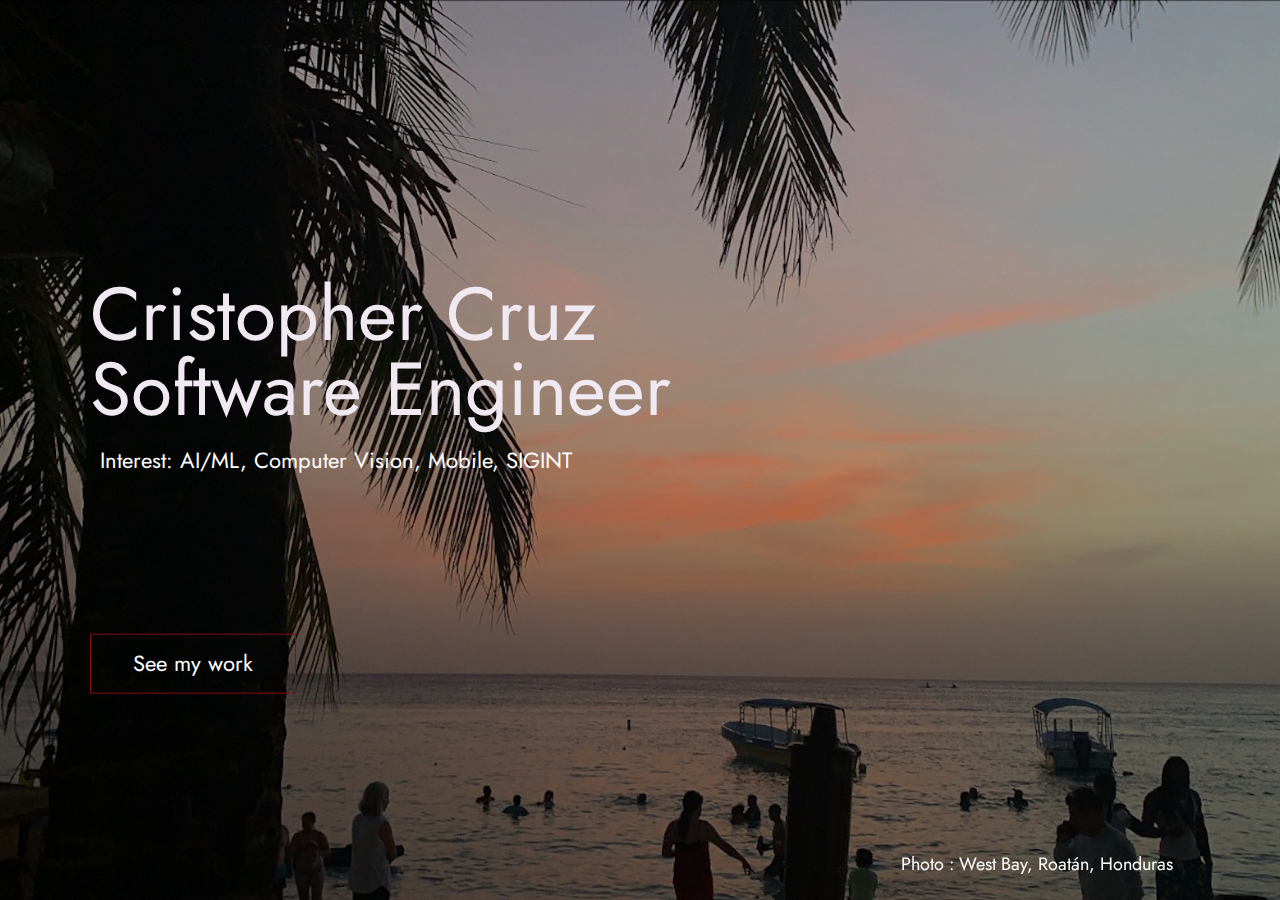
==== index.html @ 73cdcd10 "Remove scroll snap behavior and magnifier on mobile devices" ====
<!DOCTYPE html>
<html lang="en">
<head>
  <meta charset="UTF-8" />
  <meta name="viewport" content="width=device-width, initial-scale=1.0" />
  <link rel="shortcut icon" type="image/png" href="./images/favicon.png" />

  <!-- ***** Site Title  ***** -->
  <title>
    Cristopher Cruz | Software Engineer
  </title>

  <!-- ***** Meta Data  ***** -->
  <meta name="description" content="Portfolio">
  <meta name="keywords" content="Cristopher Cruz, Software Engineer, Programming, Portfolio" />
  <link rel="stylesheet" href="index.css" />
  <link rel="stylesheet" href="./styles/home.css" />
</head>

<body>
  <div id="loader"></div>

<!-- ************************** Header ************************** -->
  <header class="header" role="banner" id="top">
    
    <!-- <div class="row">
      <nav class="nav" role="navigation">
        <ul class="nav__items">
          <li class="nav__item"><a href="index.html" class="nav__link">Home</a></li>
          <li class="nav__item"><a href="./pages/skills.html" class="nav__link">Skills</a></li>
          <li class="nav__item"><a href="./pages/projects.html" class="nav__link">Projects</a></li>
          <li class="nav__item"><a href="./pages/about.html" class="nav__link">About</a></li>
          <li class="nav__item"><a href="./pages/contact.html" class="nav__link">Contact</a></li>

        </ul>
      </nav>
    </div> -->


  <!-- ****** Header__Text-box ****** -->
    <div class="header__text-box row">
      <div class="header__text">

      <!-- ****** Heading ****** -->
        <h0 class="heading-primary">
          <span>Cristopher Cruz</span>
            <br />
          <span>Software Engineer </span>
        </h0>
        <p>Interest: AI/ML, Computer Vision, Mobile, SIGINT</p>

        <!-- <p> B.S Computer Science </p> -->

         <!-- ****** Buttons ****** -->
         <div class="See-my-work">
          <a href="./pages/projects.html"  class="btn btn--contact">See my work</a>
        </div>


       
    </div>

    </div>
    <div class="image-description">
      <p>
        Photo : West Bay, Roatán, Honduras
      </p>

    </div>
  </header>

  <script>
    window.addEventListener("load", function() {
      const loader = document.getElementById("loader");
      loader.style.display = "none";
    });
    </script>
    
</body>

</html>
---- index.css ----
/* --------------------------------------- */
/* ----- Basic Setup ----- */
/* --------------------------------------- */

@font-face {
    font-family: 'Hk Grotesk';
    font-style: normal;
    font-weight: 400;
    src: url('./fonts/HKGrotesk-Regular.woff') format('woff');
}

@font-face {
    font-family: 'Jost';
    font-style: normal;
    font-weight: 400;
    src: url('./fonts/Jost-Regular.ttf') format('woff');
}

* {
    margin: 0;
    padding: 0;
    box-sizing: inherit;
}

li {
    color: black;
}
.dark-mode li {
    color: white;
}

:root {
    --background-color-dark: #000000;
    /* --background-color-dark: #292c35; */
    /* --background-color-dark: #202122; */
    /* --background-color-dark: #202124; */
    --title-page-color-dark: #f0f0f0;
    --other-title-color-dark: #c4c4c4;
    --simple-content-color: #515151;

    --font-size-small: 1.8rem;
    --font-size-normal: 2.2rem;
    --font-size-medium: 2.8rem;
    --font-size-medium-1: 3.2rem;
    --font-size-medium-2: 3.8rem;
    --font-size-large: 5.5rem;
    --font-size-huge: 7.5rem;
    --font-stack: 'Hk Grotesk', sans-serif;

    --line-height-normal: 1.7;
    --line-height-small: 1.2;

    --black: #000;
    --pink: #ff3258;
    --white: #f0e9f2;
    --white-1: #e5e5e6da;


    --container-max-width: 1180px;
    --container-max-width2: 1320px;
    --container-normal-width: 800px;
    --container-medium-width: 700px; 
    --container-small-width: 500px;

    --gutter-huge-2: 12.0rem;
    --gutter-huge: 10rem;
    --gutter-medium-1: 5.0rem;
    --gutter-medium: 4.5rem;
    --gutter-normal: 3rem;
    --gutter-small-2: 2.5rem;
    --gutter-small-1: 1.8rem;
    --gutter-small: 1rem;
    --gutter-small-0: 0.5rem;

    --border-light: 1px solid rgb(36, 35, 35);
}

html {
    font-size: 62.5%; /* (16/10)*100 = 62.5% => 1rem = 10px */
    box-sizing: border-box;
    scroll-behavior: smooth;
}

@media(max-width: 1000px) {
    html {
        font-size: 52%;
    }
}


body {
    font-size: var(--font-size-normal);
    font-family: var(--font-stack);
    font-weight: 400;
    line-height: var(--line-height-normal);
    overflow-x: hidden;
}



.container {
    scroll-snap-type: y mandatory;
}

section {
    scroll-snap-align: start;
}

section.area2 {
    padding: var(--gutter-small-1) 0;
    border-top: var(--border-light);
    /* border-bottom: var(--border-light); */
}

.container {
  overflow: auto;
  height: 100vh;
}

.area {
    /* scroll-snap-align: start; */
}

.area {
  height: auto;
}



#work{
    /* padding: var(--gutter-normal) 0; */
    /* border-bottom: var(--border-light); */
}




.ui-fluid-card
{
    margin: 3vh 20px 2vh; 
    background-color: none; 
    border: 1px solid white; 
    border-radius: 6px; 
    padding-bottom: 2vh;

}



/*  ************************** Light/Dark Switcher **************************  */


@import url("https://fonts.googleapis.com/css2?family=Montserrat&display=swap");
* {box-sizing: border-box;}


.checkbox {
    position: relative;
    display: inline-flex;
    align-items: center; 
    justify-content: center;
    width: 60px;
    height: 30px;
  }
  

  .checkbox input {
    opacity: 0;
    width: 0;
    height: 0;
  }
  

  .slider {
    position: absolute;
    cursor: pointer;
    top: 50%;
    left: 0;
    right: 0;
    bottom: 0;
    background-color: #ccc;
  }
  
  .slider:before {
    position: absolute;
    content: "";
    height: 72px;
    width: 60px;
    top: 0;
    left: -15px;
    bottom: 4px;
    margin: auto;
    background: url('../images/suncloud.svg');
    
    background-repeat: no-repeat;
    background-position: center;
  }
  
  input:checked + .slider {
    background-color: #821111;
  }
  
  input:focus + .slider {
    box-shadow: 0 0 1px #821111;
  }
  
  input:checked + .slider:before {
    -webkit-transform: translateX(24px);
    -ms-transform: translateX(24px);
    transform: translateX(24px);
    top: 0;
    left: 0px;
    bottom: 4px;
    height: 52px;
    width: 52px;
    background: url('../images/moon.png');
    background-repeat: no-repeat;
    background-position: center;
  }
  
  .slider.round {
    border-radius: 34px;
  }
  
  .slider.round:before {
      border: none; /* removes the border */
      border-radius: 50%;

  }
  



/*  ************************** Dark Mode Changes **************************  */


.dark-mode {
    background-color: var(--background-color-dark);
  }
  
  
  .dark-mode main a {
    color: var(--other-title-color-dark);
  }

  .dark-mode main li a {
    /* color: var(--other-title-color-dark); */
    color: #821111;

  }
  
  main p a,
  .dark-mode main p a,
  .dark-mode main .work__list li a {
    color: #821111;
    font-weight: bold;
  }
  
main .work__list li a {
    color: #821111;
    font-weight: bold;
  }
  

  .dark-mode .settings__code2,
  .dark-mode .work__code2 {
    filter: invert(100%);
  }
  

  .dark-mode header h1 {
    /* color: var(--title-page-color-dark); */
    color:rgb(0, 0, 0)
  }
  
  .dark-mode p {
    color: var(--title-page-color-dark);
  
  }
  
.dark-mode h2,
.dark-mode h3,
.dark-mode h4,
.dark-mode h5,
.dark-mode h7 {
    color: white;
}

  
  .dark-mode nav a {
    color: white;
  }
  
  .dark-mode .other-title {
    color: var(--other-title-color-dark);
  }
  
  
  .dark-mode .simple-content {
    color: var(--simple-content-color);
  }

  .dark-mode h2::after
  {
      background: #821111;
  }
  
  
  .dark-mode .work__text h4,
  .dark-mode .work__text li,
  .dark-mode .coursework__text h4,
  .dark-mode .coursework__text li,
  .dark-mode .row-mid h5,
  .dark-mode .link__text,
  .dark-mode .back-to-0,
  .dark-mode .nav__link2
  {
      color: white;
  }
  
  .dark-mode .header__text p,
  .dark-mode .See-my-work .btn--contact
  {
      color: white;
  }
  
  .dark-mode .all-projects .btn--projects,
  .dark-mode .all-projects p,
  .dark-mode .all-projects h4
  
  {
      color: white;
  }
  



/*  ************************** row **************************  */


.row, .row-2 {
    max-width: var(--container-max-width);
    margin: 0 auto 0;
}

.row-mid {
    max-width: var(--container-max-width2);
    margin: 0 auto;
    display: block;
    align-items: center;
    text-align: center;
}


@media(max-width: 1500px) {
    .row, .row-2 {
        max-width: 1100px;
    }
}
@media(max-width: 1340px) {
    .row, .row-2 {
        max-width: 1100px;
    }
}

@media(max-width: 1240px) {
    .row, .row-2 {
        padding: 0 var(--gutter-huge-2);
    }
}

@media(max-width: 600px) {
    .row {
        padding: 0 var(--gutter-normal);
    }
}


img {
    object-fit: contain;
    max-width: 100%;
}

@media screen and (max-width : 800px) {
    img {
        object-fit: contain;
        max-width: 90%;
    }

}



/* --------------------------------------- */
/* ----- Headlines and Paragraphs ----- */
/* --------------------------------------- */


h0 {

    font-family: 'Jost', sans-serif;
    font-weight: 400;
    line-height: var(--line-height-small);
    color: var(--white);

}

h1,
h2,
h3, 
h4,
h5{
    font-family: 'Jost', sans-serif;
    font-weight: 400;
    line-height: var(--line-height-small);
    color: black;
}


h6 {

    display: block;
    font-size: 1.3em;
    margin-block-start: 1em;
    margin-block-end: 1em;
    margin-inline-start: 0px;
    margin-inline-end: 0px;
    font-weight: bold;
    margin: 0;
    padding: 0;
    box-sizing: border-box;
    text-align: center;
    
    } 

.heading-primary {
    line-height: 1;
    font-size: var(--font-size-huge);
    font-weight: 400;
}

/* @media(max-width: 900px) {
    .heading-primary {
        font-size: 6.5rem;
    }
} */

h2 {
    font-size: var(--font-size-large);
    /* margin-top: var(--gutter-small-1); */
    /* display: flex; */
    justify-content: space-between;
}


/*------ End of Toggle switch ------*/


h5 {
    font-size: var(--font-size-large);
    /* margin-top: var(--gutter-small-1); */
}


h2::after {
    content: '';
    display: block;
    height: 2px;
    width: 10rem;
    background: #821111;
    margin: var(--gutter-small) 0;
}

h3 {
    font-size: var(--font-size-medium-1);
    margin-top: var(--gutter-medium);
    margin-bottom: var(--gutter-small);
}

h7 {
    font-size: var(--font-size-medium-2);
    margin-top: var(--gutter-medium);
    margin-bottom: var(--gutter-small);
}


h4 {
    font-size: var(--font-size-normal);
    margin-bottom: var(--gutter-small);
}



@media(max-width: 500px) {
    .heading-primary {
        /* font-size: var(--font-size-large); */
        font-size: 4rem;
    }

    h2, h5 {
        font-size: var(--font-size-medium-1);
    }

    h3 {
        font-size: var(--font-size-medium);
    }

    .header {
        text-align: center;
    }
}

p {
    margin: var(--gutter-small-1) 0;
    /* color : #821111; */

}

/* b {
    color : #821111;
} */

/* @media(max-width: 900px) {
    p { 
        max-width: var(--container-small-width);
    }
} */

/* --------------------------------------- */
/* ----- Buttons and Links ----- */
/* --------------------------------------- */

a {
    color: white;
    font-weight: 400;
    font-family: 'Jost', sans-serif;
    transition: all .2s;
    outline: 2px solid transparent;
}
.dark-mode a {
    color: var(--white);
    font-weight: 400;
    font-family: 'Jost', sans-serif;
    transition: all .2s;
    outline: 2px solid transparent;
}



::-moz-focus-inner {
    border: 0;
}

button:focus,
a:focus {
    outline: 2px solid #821111;
}


body:not(.user-is-tabbing) button:focus,
body:not(.user-is-tabbing) a:focus{
    outline: none;
}

.link:hover {
    color: #821111;
}

.See-my-work {
    position: relative;
    top: 70px;
    /* transform: translateY(100%); */
    display: flex;
    justify-content: space-between;
    /* padding-top: 250px; */
}


/* ----- contact / see my work buttons/ link/demo button ----- */
.See-my-work .btn:focus,
.all-projects .btn:focus,
.demo--btn:focus{
    outline: none;
    color:#821111;
}

.See-my-work .btn--arrow:hover{
    outline: none;
    color:#821111;
}


.See-my-work .btn--contact,
.See-my-work .btn--contact:focus
{
    outline: none;
    color: white;
}

.demo--btn,
.demo--btn:focus {
    outline: none;
    color: black;
}
.demo--btn:hover::after
 {
    outline: none;
    color:#821111;
}



body:not(.user-is-tabbing) button:focus,
body:not(.user-is-tabbing) a:focus {
    outline: none;
}
/* ----- *** ----- */


/* ----- Hover ----- */
.See-my-work .btn:hover::after,
.all-projects .btn:hover::after
 {
    outline: none;
    color:#821111;
}
.See-my-work .btn--contact:hover::after,
.all-projects .btn--projects:hover::after
 {
    outline: none;
    color:#821111;
}

.See-my-work .btn--arrow:hover::after {
    outline: none;
    color:#821111;
}
/* ----- ********* ----- */


/* ----- .btn--arrow ----- */

.See-my-work .btn--arrow
{
    border: none;
    outline: none;
    color : white;
    background-size: 30px;
    background-repeat: no-repeat;
    background-position: 100% 35%;
    font-size: 25px;
    margin-left: 700px;
    border: none;
    line-height: 1;
}
.See-my-work .btn--arrow svg {
    border: none;
    outline: none;
    width: 30px;
    line-height: 1;
    margin-left: 15px;
    animation: updown2 3s infinite;
}


.See-my-work .btn--arrow:hover::after,
.See-my-work .btn--arrow:focus::after
{
    right: 0;
    color : black;
    background:transparent;
}

.See-my-work .link:hover::after {

    color: black;
}

@keyframes updown2 {
    0%   { transform: translateY(5px); }
    30%  { transform: translateY(-30px); }
    50%  { transform: translateY(5px); }
    100% { transform: translateY(5px); }
  }



.btn {
    position: relative;
    display: inline-block;
    padding: 1rem 4.2rem;
    text-decoration: none;
    color: inherit;
    border: 1px solid  #821111;
    font-weight: 400;
}

.btn:focus {
    outline: none;
}

.btn::after {
    content: '';
    display: block;
    position: absolute;
    top: 0;
    left: 0;
    right: 100%;
    background: var(--white);
    height: 100%;
    z-index: -1;
}

.btn:hover::after,
.btn:focus::after {
    right: 0;
    background: #821111;
}



.btn--pink {
    background: transparent;
    transition: all 0.2s;
}

.btn--pink::after {
    display: none;
}

.btn--pink:hover,
.btn--pink:focus {
    background: #821111;
}

.link__text {
    position: relative;
    display: inline-block;
    padding: .6rem;
    color: black;
    text-decoration: none;
    border-bottom: 1px solid #821111;
}

.link__text::after {
    content: '';
    display: block;
    position: absolute;
    top: 0;
    left: 0;
    right: 100%;
    background: var(--white);
    height: 100%;
    z-index: -1;
    transition: all 0.2s cubic-bezier(1, 0.68, 0.16, 0.9);
}

.link__text:focus {
    outline: none;
}

.link__text:hover::after,
.link__text:focus:after {
    right: 0;
    background: #821111;
}

.link__text span {
    padding-left: 1rem;
    font-family: sans-serif;
}

/* ----- Back to Top ----- */

.scroll-up {
    position: fixed;
    bottom: 50%;
    right: 4rem;
    display: flex;
    justify-content: center;
    align-items: center;
    height: 4.5rem;
    width: 4.5rem;
    background-color: #821111;
    border-radius: 50%;
    z-index: 10;
    visibility: hidden;
    transition: all .4s;
    cursor: pointer;
}



.scroll-up__image {
    height: 70%;
}

@media(max-width: 900px) {
    .scroll-up {
        right: 2rem;
    }
}

@media(max-width: 500px) {
    .scroll-up {
        right: 1rem;
    }
}

/* ----- Scroll down ----- */


.scroll-down {
    position: fixed;
    bottom: 42%;
    right: 4rem;
    display: flex;
    justify-content: center;
    align-items: center;
    height: 4.5rem;
    width: 4.5rem;
    background-color: #821111;
    border-radius: 50%;
    z-index: 10;
    visibility: hidden;
    transition: all .4s;
    cursor:pointer;
}

.scroll-down_image {
    height: 70%;
    transform: rotate(180deg);
}

/* @media(max-width: 900px) {
    .scroll-down {
        right: 2rem;
    }
}

@media(max-width: 500px) {
    .scroll-down {
        right: 1rem;
    }
} */



/* ----- Back to 0 ----- */

.btn .back-to-0:focus {
    outline: none;
    color:#821111;
}
.back-to-0:hover,
.dark-mode .back-to-0:hover
{
    outline: none;
    color:#821111;
}
.back-to-0:focus {
    outline: none;
    color:#821111;
}




.back-to-0 {
    border: none;
    outline: none;
    position: fixed;
    color : black;
    background-repeat: no-repeat;
    text-decoration: none;
    bottom: 50%;
    right: 4rem;
    height: 4.5rem;
    width: 20rem;
    visibility: hidden;
    cursor: pointer;
}

.dark-mode .back-to-0 {
    border: none;
    outline: none;
    position: fixed;
    color : white;
    background-repeat: no-repeat;
    text-decoration: none;
    bottom: 50%;
    right: 4rem;
    height: 4.5rem;
    width: 20rem;
    visibility: hidden;
    cursor: pointer;
}



.back-to-0 svg {
    border: none;
    outline: none;
    width: 30px;
    line-height: 1;
    margin-left: 100px;
    animation: updown 3s infinite;
}


.back-to-0:hover::after,
.back-to-0:focus::after
{
    right: 0;
    color : black;
    background:transparent;
}

@keyframes updown {
    0%   { transform: translateY(-30px); }
    30%  { transform: translateY(-70px); }
    50%  { transform: translateY(-30px); }
    100% { transform: translateY(-30px); }
  }



/* --------------------------------------- */
/* ----- Navigation ----- */
/* --------------------------------------- */

.nav {
    display: flex;
    justify-content: flex-end;
    /* padding: var(--gutter-normal) 0; */
}


.nav__items {
    display: flex;
    list-style: none;
}

.nav__item:not(:last-child) {
    margin-right: var(--gutter-medium);
}


@media(max-width: 1300px) {
    .nav {
        justify-content: left;
        
    }
}

@media(max-width: 400px) {
    .nav__item:not(:last-child) {
        margin-right: var(--gutter-normal);
    }
}

@media(max-width: 300px) {
    .nav {
        font-size: var(--font-size-small);
    }
}

li a:is(:link, :active, :visited).active {
    color:#821111;
    background-color: transparent;

}

.dark-mode li a:is(:link, :active, :visited).active {
    color:#821111;
    background-color: transparent;
}

a:is(:link, :active, :visited).active {
    color:#821111;
}

.nav__link {
    position: relative;
    display: inline-block;
    padding: 1rem 0;
    text-decoration: none;
    color: white;
    transition: all .2s;
}
.nav__link2 {
    position: relative;
    display: inline-block;
    padding: 1rem 0;
    text-decoration: none;
    color: black;
    transition: all .2s;
}

.nav__link::after,
.nav__link2::after {
    content: '';
    position: absolute;
    bottom: 0;
    left: 0;
    right: 100%;
    display: inline-block;
    height: 1rem;
    background: var(--white);
    transition: all 0.25s cubic-bezier(1, 0.68, 0.16, 0.9);
}

/* .nav__link:active, */
.nav__link:hover,
.nav__link2:hover {
    color: #821111;
}

.nav__link:hover::after,
.nav__link2:hover::after
 {
    right: 0;
    height: 2px;
    background: #821111;
}

/* --------------------------------------- */
/* ----- Header ----- */
/* --------------------------------------- */

.header {
    background: linear-gradient(rgba(0,0,0, .1), rgba(0,0,0, .4)), 
        url('./images/header.jpg');
    height: 100vh;
    background-size: cover;
    background-position: center;
    background-attachment: fixed;
    font-size: var(--font-size-normal);
}

.nav-2 {
    font-size: var(--font-size-normal);
}

.header2 {
    background: linear-gradient(rgba(0,0,0, .1), rgba(0,0,0, .4)), 
        url('./images/header.jpg');
    height: 100vh;
    background-size: cover;
    background-repeat: no-repeat;
    background-position: center;
    background-attachment: fixed;
    font-size: var(--font-size-normal);
}

.header__text {
    position: absolute;
    top: 50%;
    transform: translateY(-50%);
}

.header__text p {
    margin: 1.5rem 1rem 8.5rem;
    max-width: var(--container-medium-width);
    font-family: 'Jost', sans-serif;
    font-size: var(--font-size-normal);
    color: white;
}


/* --------------------------------------- */
/* ----- Work ----- */
/* --------------------------------------- */


.work__box {
    display: flex;
    /* align-items: center; */
}

@media(max-width: 900px) {
    .work__box {
        align-items: initial;
        flex-direction: column-reverse;
        
    }
}

@media(max-width: 900px) {
    .skill__box {
        align-items: initial;
        flex-direction: column-reverse;
    }
}

.work__box:not(:last-child) {
}
#workbox1,
#workbox2,
#workbox3,
#workbox4,
#workbox5,
#workbox6,
#workbox7,
#workbox8,
#workbox9,
#workbox10
{
    margin-bottom: 14rem;

}

.skill__box:not(:last-child) {
    margin-bottom: 14rem;
}

@media(max-width: 500px) {
    .work__box:not(:last-child) 
    {
    }
}

.work__links {
    display: flex;
    align-items: center;
}

.work__text {
    flex: 0 0 50%;}
.work__text p {
    font-size : var(--font-size-normal);}


.list-2 li {
    list-style: none;
    position: relative;
    padding: 3px 0 2px 25px;
  }
  
  .list-2 li::before {
    content: '*';
    position: absolute;
    top: 6px;
    left: 0;
  }


.work__list {
    list-style-position: inside;
    margin-bottom: var(--gutter-normal);
}

.work__list3 {
    list-style-position: inside;
    margin-bottom: var(--gutter-normal);
    max-width: 50%
}
.work__list3 li {
    display: inline;

}

.work__list2 {
    list-style-position: inside;
    text-indent: -1.3em;
    padding-left: 1em;
    margin-bottom: var(--gutter-normal);
}

.work__code {
    display: block;
    height: 4rem;
    margin-left: var(--gutter-normal);
}

.work__code2 {
    display: block;
    height: 4rem;
    margin-left: var(--gutter-normal);
  filter: brightness(0%);
}

.work__code:hover,
.work__code2:hover {
    
    transform: scale(1.2);
    filter: grayscale(100%) brightness(30%) sepia(40%) hue-rotate(-55deg) saturate(490%) contrast(3.0);
    transition: none;
}

.work__image-box {
    margin-bottom: var(--gutter-normal);
}


@media(min-width: 901px) {
    .work__image-box {
        flex: 1;
        margin: 0 0 0 0rem;
    }
}


.work__image-box2 {
    margin-bottom: var(--gutter-normal);
}

@media(min-width: 901px) {
    .work__image-box2 {
        flex: 1;
        margin: 0 0 0 3rem;
    }
}

@media(max-width: 900px) {
    .work__code {
        height: 4rem;
    }
}

/* --------------------------------------- */
/* ----- skills ----- */
/* --------------------------------------- */

#skills{
    padding: var(--gutter-normal) 0;
}

#course_work{
    margin-bottom: 15rem;
}

.skill__logos {
    display: flex;
    justify-content: space-between;
    align-items: center;
}

.skill__logo {
    height: 10rem;
    max-width: 18rem;
}

@media(max-width: 1240px) {
    .skill__logos {
        overflow-x: scroll;
        padding: var(--gutter-normal);
    }

    .skill__logo:not(:last-of-type) {
        margin-right: var(--gutter-medium);
    }
}


/* --------------------------------------- */
/* ----- Spinning cube ----- */
/* --------------------------------------- */


@-webkit-keyframes spincube {
    from,to  { -webkit-transform: rotateX(0deg) rotateY(0deg) rotateZ(0deg); }
    16%      { -webkit-transform: rotateY(-90deg);                           }
    33%      { -webkit-transform: rotateY(-90deg) rotateZ(90deg);            }
    50%      { -webkit-transform: rotateY(-180deg) rotateZ(90deg);           }
    66%      { -webkit-transform: rotateY(-270deg) rotateX(90deg);           }
    83%      { -webkit-transform: rotateX(90deg);                            }
  }

  @keyframes spincube {
    from,to {
      -moz-transform: rotateX(0deg) rotateY(0deg) rotateZ(0deg);
      -ms-transform: rotateX(0deg) rotateY(0deg) rotateZ(0deg);
      transform: rotateX(0deg) rotateY(0deg) rotateZ(0deg);
    }
    16% {
      -moz-transform: rotateY(-90deg);
      -ms-transform: rotateY(-90deg);
      transform: rotateY(-90deg);
    }
    33% {
      -moz-transform: rotateY(-90deg) rotateZ(90deg);
      -ms-transform: rotateY(-90deg) rotateZ(90deg);
      transform: rotateY(-90deg) rotateZ(90deg);
    }
    50% {
      -moz-transform: rotateY(-180deg) rotateZ(90deg);
      -ms-transform: rotateY(-180deg) rotateZ(90deg);
      transform: rotateY(-180deg) rotateZ(90deg);
    }
    66% {
      -moz-transform: rotateY(-270deg) rotateX(90deg);
      -ms-transform: rotateY(-270deg) rotateX(90deg);
      transform: rotateY(-270deg) rotateX(90deg);
    }
    83% {
      -moz-transform: rotateX(90deg);
      -ms-transform: rotateX(90deg);
      transform: rotateX(90deg);
    }
  }

  .cubespinner {
    display: inline-block;
    margin-left: 50%;

    -webkit-animation-name: spincube;
    -webkit-animation-timing-function: ease-in-out;
    -webkit-animation-iteration-count: infinite;
    -webkit-animation-duration: 12s;

    animation-name: spincube;
    animation-timing-function: ease-in-out;
    animation-iteration-count: infinite;
    animation-duration: 12s;

    -webkit-transform-style: preserve-3d;
    -moz-transform-style: preserve-3d;
    -ms-transform-style: preserve-3d;
    transform-style: preserve-3d;

    -webkit-transform-origin: 60px 60px 0;
    -moz-transform-origin: 60px 60px 0;
    -ms-transform-origin: 60px 60px 0;
    transform-origin: 60px 60px 0;
  }


  .cubespinner div {
    position: absolute;
    width: 300px;
    height: 300px;
    border: 1px solid #ccc;
    background: rgba(255,255,255,0.4);
    box-shadow: inset 0 0 20px rgba(0,0,0,0.2);
    line-height: 120px;
    justify-content: center;
    display: flex;
    align-items: center;
    text-align: center;
    font-size: 160px;
  }

  .cubespinner .face1 {
    -webkit-transform: translateZ(150px);
    -moz-transform: translateZ(150px);
    -ms-transform: translateZ(150px);
    transform: translateZ(150px);
  }
  .cubespinner .face2 {
    -webkit-transform: rotateY(90deg) translateZ(150px);
    -moz-transform: rotateY(90deg) translateZ(150px);
    -ms-transform: rotateY(90deg) translateZ(150px);
    transform: rotateY(90deg) translateZ(150px);
  }
  .cubespinner .face3 {
    -webkit-transform: rotateY(90deg) rotateX(90deg) translateZ(150px);
    -moz-transform: rotateY(90deg) rotateX(90deg) translateZ(150px);
    -ms-transform: rotateY(90deg) rotateX(90deg) translateZ(150px);
    transform: rotateY(90deg) rotateX(90deg) translateZ(150px);
  }
  .cubespinner .face4 {
    -webkit-transform: rotateY(180deg) rotateZ(90deg) translateZ(150px);
    -moz-transform: rotateY(180deg) rotateZ(90deg) translateZ(150px);
    -ms-transform: rotateY(180deg) rotateZ(90deg) translateZ(150px);
    transform: rotateY(180deg) rotateZ(90deg) translateZ(150px);
  }
  .cubespinner .face5 {
    -webkit-transform: rotateY(-90deg) rotateZ(90deg) translateZ(150px);
    -moz-transform: rotateY(-90deg) rotateZ(90deg) translateZ(150px);
    -ms-transform: rotateY(-90deg) rotateZ(90deg) translateZ(150px);
    transform: rotateY(-90deg) rotateZ(90deg) translateZ(150px);
  }
  .cubespinner .face6 {
    -webkit-transform: rotateX(-90deg) translateZ(150px);
    -moz-transform: rotateX(-90deg) translateZ(150px);
    -ms-transform: rotateX(-90deg) translateZ(150px);
    transform: rotateX(-90deg) translateZ(150px);
  }
/* --------------------------------------- */
/* ----- Spinning cube 2 ----- */
/* --------------------------------------- */


@-webkit-keyframes spincube2 {
    from,to  { -webkit-transform: rotateX(0deg) rotateY(0deg) rotateZ(0deg); }
    16%      { -webkit-transform: rotateY(-90deg);                           }
    33%      { -webkit-transform: rotateY(-90deg) rotateZ(90deg);            }
    50%      { -webkit-transform: rotateY(-180deg) rotateZ(90deg);           }
    66%      { -webkit-transform: rotateY(-270deg) rotateX(90deg);           }
    83%      { -webkit-transform: rotateX(90deg);                            }
  }

  @keyframes spincube2 {
    from,to {
      -moz-transform: rotateX(0deg) rotateY(0deg) rotateZ(0deg);
      -ms-transform: rotateX(0deg) rotateY(0deg) rotateZ(0deg);
      transform: rotateX(0deg) rotateY(0deg) rotateZ(0deg);
    }
    16% {
      -moz-transform: rotateY(-90deg);
      -ms-transform: rotateY(-90deg);
      transform: rotateY(-90deg);
    }
    33% {
      -moz-transform: rotateY(-90deg) rotateZ(90deg);
      -ms-transform: rotateY(-90deg) rotateZ(90deg);
      transform: rotateY(-90deg) rotateZ(90deg);
    }
    50% {
      -moz-transform: rotateY(-180deg) rotateZ(90deg);
      -ms-transform: rotateY(-180deg) rotateZ(90deg);
      transform: rotateY(-180deg) rotateZ(90deg);
    }
    66% {
      -moz-transform: rotateY(-270deg) rotateX(90deg);
      -ms-transform: rotateY(-270deg) rotateX(90deg);
      transform: rotateY(-270deg) rotateX(90deg);
    }
    83% {
      -moz-transform: rotateX(90deg);
      -ms-transform: rotateX(90deg);
      transform: rotateX(90deg);
    }
  }

  .cubespinner2 {
    display: inline-block;
    position: relative;
    top: 40%;
    width: 250px;
    height: 250px;
    margin-left: 900px;
    -webkit-animation-name: spincube2;
    -webkit-animation-timing-function: ease-in-out;
    -webkit-animation-iteration-count: infinite;
    -webkit-animation-duration: 12s;

    animation-name: spincube2;
    animation-timing-function: ease-in-out;
    animation-iteration-count: infinite;
    animation-duration: 12s;

    -webkit-transform-style: preserve-3d;
    -moz-transform-style: preserve-3d;
    -ms-transform-style: preserve-3d;
    transform-style: preserve-3d;

    -webkit-transform-origin: 60px 60px 0;
    -moz-transform-origin: 60px 60px 0;
    -ms-transform-origin: 60px 60px 0;
    transform-origin: 60px 60px 0;

  }
  .cubespinner2 img{
    width: 65%;
    height: 65%;
  }

  .cubespinner2 div {
    position: absolute;
    width: 100%;
    height: 100%;
    -webkit-transform-style: preserve-3d;
    -moz-transform-style: preserve-3d;
    border: 1px solid #ccc;
    background: rgba(255,255,255,0.4);
    box-shadow: inset 0 0 25px rgba(0,0,0,0.2);
    line-height: 150px;
    justify-content: center;
    display: flex;
    align-items: center;
    text-align: center;
    font-size: 62.5px;
  }


  .cubespinner2 .face1 {
    -webkit-transform: translateZ(125px);
    -moz-transform: translateZ(125px);
    -ms-transform: translateZ(125px);
    transform: translateZ(125px);
  }
  .cubespinner2 .face2 {
    -webkit-transform: rotateY(90deg) translateZ(125px);
    -moz-transform: rotateY(90deg) translateZ(125px);
    -ms-transform: rotateY(90deg) translateZ(125px);
    transform: rotateY(90deg) translateZ(125px);
  }
  .cubespinner2 .face3 {
    -webkit-transform: rotateY(90deg) rotateX(90deg) translateZ(125px);
    -moz-transform: rotateY(90deg) rotateX(90deg) translateZ(125px);
    -ms-transform: rotateY(90deg) rotateX(90deg) translateZ(125px);
    transform: rotateY(90deg) rotateX(90deg) translateZ(125px);
  }
  .cubespinner2 .face4 {
    -webkit-transform: rotateY(180deg) rotateZ(90deg) translateZ(125px);
    -moz-transform: rotateY(180deg) rotateZ(90deg) translateZ(125px);
    -ms-transform: rotateY(180deg) rotateZ(90deg) translateZ(125px);
    transform: rotateY(180deg) rotateZ(90deg) translateZ(125px);
  }
  .cubespinner2 .face5 {
    -webkit-transform: rotateY(-90deg) rotateZ(90deg) translateZ(125px);
    -moz-transform: rotateY(-90deg) rotateZ(90deg) translateZ(125px);
    -ms-transform: rotateY(-90deg) rotateZ(90deg) translateZ(125px);
    transform: rotateY(-90deg) rotateZ(90deg) translateZ(125px);
  }
  .cubespinner2 .face6 {
    -webkit-transform: rotateX(-90deg) translateZ(125px);
    -moz-transform: rotateX(-90deg) translateZ(125px);
    -ms-transform: rotateX(-90deg) translateZ(125px);
    transform: rotateX(-90deg) translateZ(125px);
  }
.stage {
    width: 500px;
    height: 400px;
}
@media(max-width: 1300px) {
    .stage {
        width: 250px;
        height: 400px;
    }
}


/* --------------------------------------- */
/* ----- About ----- */
/* --------------------------------------- */

.about__content {
    display: flex;
    flex-direction: row-reverse;
    align-items: left;
    justify-content: left;
    /* align-items: center; */
}

@media(max-width: 900px) {
    .about__content {
        flex-direction: column-reverse;
        align-items: initial;
    }
}

.about__photo-container {
}

@media(min-width: 901px) {
    .about__text {
        flex: 0 0 40%;
    }
    .about__text2 {
        text-align: center;
    }
    
    .about__photo-container {
        flex: 1;
        align-items: left;
        text-align : left;

    }
}

.about__photo {
    max-width: 60%;

}

/* --------------------------------------- */
/* ----- Contact ----- */
/* --------------------------------------- */

.contact__info {
    max-width: var(--container-medium-width);
}

/* --------------------------------------- */
/* ----- Footer ----- */
/* --------------------------------------- */

.footer {
    text-align: center;
    border-top: var(--border-light);
    /* background: #f5f5f7; */
    /* border-bottom: var(--border-light); */
}

.footer p {

    font-size: var(--font-size-small);
    margin: 1;
    /* color : #821111; */
    /* font-weight: bold; */
}

.footer__social-links {
    display: flex;
    outline: none;
    border: none;
    justify-content: center;
    list-style: none;
}
.footer__social-image:hover
{
    transform: scale(1.2);
    filter: grayscale(100%) brightness(30%) sepia(40%) hue-rotate(-55deg) saturate(490%) contrast(3.0);
    outline: none;
    border: none;
}

.footer__social-link-item:not(:last-of-type) {
    margin-right: var(--gutter-small);
}

.footer__social-image {
    height: 4rem;
}

.footer__github-buttons {
    display: flex;
    justify-content: center;
}

.footer__github-buttons iframe {
    height: 2.5rem;
    width: 84px;
    transform: translateY(3px);
}

@media(max-width: 500px) {
    .footer {
        padding: var(--gutter-medium) 0;
    } 
}


/* -------------------------------- SLIDESHOW --------------------------------  */
/* ---------------------------------------------------------------------------  */
 /* Slideshow and image container */
 
 .img-container {
        max-width: auto;
        position: relative;
        margin: auto;
        margin-left: -6rem;
 }

 .myimg {
    display:none;
    text-align : center;
 }

 .myimg img {
    max-width: 100%;
    width: 90%;
    height: 700px;
    object-fit: contain;
  }

 .slideshow-container {
    max-width: auto;
    position: relative;
    margin: auto;
    margin-left: -6rem;
  }
  
 /* .slideshow-container2 {
    max-width: auto;
    position: relative;
    margin: auto;
    margin-left: -6rem;
  } */
  
  /* Next & previous buttons */
  .prev, .next {
    cursor: pointer;
    position: absolute;
    top: 50%;
    width: auto;
    margin-top: -22px;

    margin-left: 0rem;

    padding: 16px;
    color: black;
    font-weight: bold;
    font-size: 18px;
    transition: 0.6s ease;
    border-radius: 0 3px 3px 0;
  }
  
  .next {
    right: 0;
    border-radius: 3px 0 0 3px;
  }
  .prev{
    /* margin-left: -8rem; */
  }


  .mySlides {
    display:none;
    text-align : center;

  }

  .mySlides img {
    max-width: 100%;
    width: 90%;
    height: 600px;
    object-fit: contain;
  }

  .active-slide {
    display:block;
  }

  
  /* The dots/bullets/indicators */
  .dot {
    cursor:pointer;
    height: 13px;
    width: 13px;
    margin: 0 2px;
    margin-left: 0rem;
    background-color: #bbb;
    border-radius: 50%;
    display: inline-block;
    transition: background-color 0.6s ease;
  }
  
.dot:hover, 
.dot.active {
    background-color: #821111;
  }
  

  .dark-mode .dot:hover  {
    background-color: #821111;
  }

  /* Fading animation */
  .fade {
    -webkit-animation-name: fade;
    -webkit-animation-duration: 1.5s;
    animation-name: fade;
    animation-duration: 1.5s;
  }
  
  @-webkit-keyframes fade {
    from {opacity: .4}
    to {opacity: 1}
  }
  
  @keyframes fade {
    from {opacity: .4}
    to {opacity: 1}
  }

  .about__text {
    padding-left: 35px;
  }


/* --------------------------------------- */
/* ----- Loader ----- */
/* --------------------------------------- */
  #loader {
    position: fixed;
    left: 0;
    top: 0;
    right: 0;
    bottom: 0;
    background-color: #fff;
    z-index: 9999;
  }
  
  #loader:before {
    content: "";
    position: absolute;
    top: 50%;
    left: 50%;
    width: 60px;
    height: 60px;
    margin: -30px 0 0 -30px;
    border-radius: 50%;
    border: 6px solid #3498db;
    border-top-color: #fff;
    animation: spin 1.5s ease-in-out infinite;
  }
  
  @keyframes spin {
    to { transform: rotate(360deg); }
  }
  
 
/* --------------------------------------- */
/* ----- Magnifier----- */
/* --------------------------------------- */

  
.zoom-image-container {
  
    position: absolute;
    /* top: 50%; */
    /* left: 50%; */
    /* transform: translate(-50%, -50%); */
    
  }
  
  .zoom-image {
    
    position: relative;
    
  }
  
  .zoom-image img {
    
    cursor: none;
    position: relative;

    
    /* border-radius: 0px; */
    /* box-shadow: 0 18px 5px -15px rgba( 0, 0, 0, .5 ); */
    
  }
  
  .hover-image {
    
    position: fixed;
    width: 500px;
    height: 1200px;
    
    border-radius: 0%;
    
    /* transform: translate( -50%, -20% ); */
    
    pointer-events: none;
    
    /* box-shadow: 0 0 10px rgba( 0, 0, 0, .5 ); */
    
  }


/* --------------------------------------- */
/* ---------- sidenav ---------- */
/* --------------------------------------- */



#sideNav {
    list-style: none;
    position: fixed;
    left: 0;
    top: 50%;
    transform: translateY(-50%);
    margin: 0;
    z-index: 999999;
    padding: 35px;
    opacity: 0;
}

#sideNav.visible{opacity:1}
#sideNav li{padding:12px;cursor:pointer;-moz-transition:.2s;transition:.2s}
#sideNav li:before{content:" ";display:inline-block;width:30px;height:10px;-moz-border-radius:3px;border-radius:3px;background:#000000;opacity:.2}
.dark-mode #sideNav li:before{content:" ";display:inline-block;width:30px;height:10px;-moz-border-radius:3px;border-radius:3px;background:#ffffff;opacity:.2}

#sideNav li.active:before {
    background:#821111;
    opacity:1
}

#sideNav li:hover{-webkit-transform:scale(1.5);-moz-transform:scale(1.5);transform:scale(1.5)}
#sideNav li:hover:before{opacity:.5}
#sideNav li:hover.active:before{background:#f64d28;opacity:1}


.image-description {

    position: absolute;
    top: 90%;
    left: 80%;
    transform: translateY(25%);

}

.image-description p {
    margin: 1.5rem 0 8.5rem;
    max-width: var(--container-medium-width);
    font-family: 'Jost', sans-serif;
    font-size: var(--font-size-small);
    color: white;
}


@media(max-width: 1920px) {
    #sideNav {
        left: 10rem;
        }

}


@media(max-width: 1550px) {
    #sideNav {
        left: 1.5rem;
    }

}

@media(max-width: 1500px) {
    #sideNav {
        left: 1.5rem;
    }
    .image-description {
        position: fixed;
        top: 90%;
        left: 75%;
        transform: translateY(25%);
        max-width: var(--container-medium-width);
        font-family: 'Jost', sans-serif;
        font-size: var(--font-size-small);
        color: white;
    }
    

}

  @media(max-width: 1300px) {
    #sideNav {
        left: 1.5rem;
    }
    .image-description {
        position: fixed;
        bottom: 1.5rem;
        /* left: 1.5rem; */
        left: 70%;

        padding: 0.5rem;
        max-width: var(--container-medium-width);
        font-family: 'Jost', sans-serif;
        font-size: var(--font-size-small);
        color: white;
    }
    

} 

@media(max-width: 1400px) {
    #sideNav {
        left: 1.5rem;
    }

}

@media(max-width: 1080px) {
    #sideNav {
        left: -0.5rem;
    }

}

@media(max-width: 1080px) {
    #sideNav {
        display: none;
    }

}

@media(max-width: 1080px) {
    #sideNav {
        display: none;
    }
    .nav-2{
        /* left: 1.5rem; */
    }
    .nav__items {
        justify-content:left;
        display: display-flex;
    }
    .nav-2 {
        font-size: 2rem;
        padding-left: -2rem;
        /* padding: var(--gutter-small-0) 0; */
    }
    .row-2{
        padding: 2rem;
    }

    .image-description {

        position: absolute;
        top: 90%;
        left: 36%;
        transform: translateY(25%);
    
    }
    .image-description p {
        margin: 1.5rem 0 8.5rem;
        max-width: var(--container-medium-width);
        font-family: 'Jost', sans-serif;
        font-size: var(--font-size-small);
        color: white;
    }

}

@media (min-width: 1300px) {
    .heading-primary {
        font-size: var(--font-size-huge);
    }
}

/* 

@media(max-width: 500px) {
    .header {
        text-align: center;
    }

    .header__text p {
        transform: scale(.8);
    }
    .image-description {

        position: absolute;
        top: 90%;
        left: 80%;
        transform: translateY(25%);
    
    }
    
    .image-description p {
        margin: 1.5rem 0 8.5rem;
        max-width: var(--container-medium-width);
        font-family: 'Jost', sans-serif;
        font-size: var(--font-size-small);
        color: white;
    }

} */
---- styles/home.css ----
body {

  overflow-y: hidden;

}
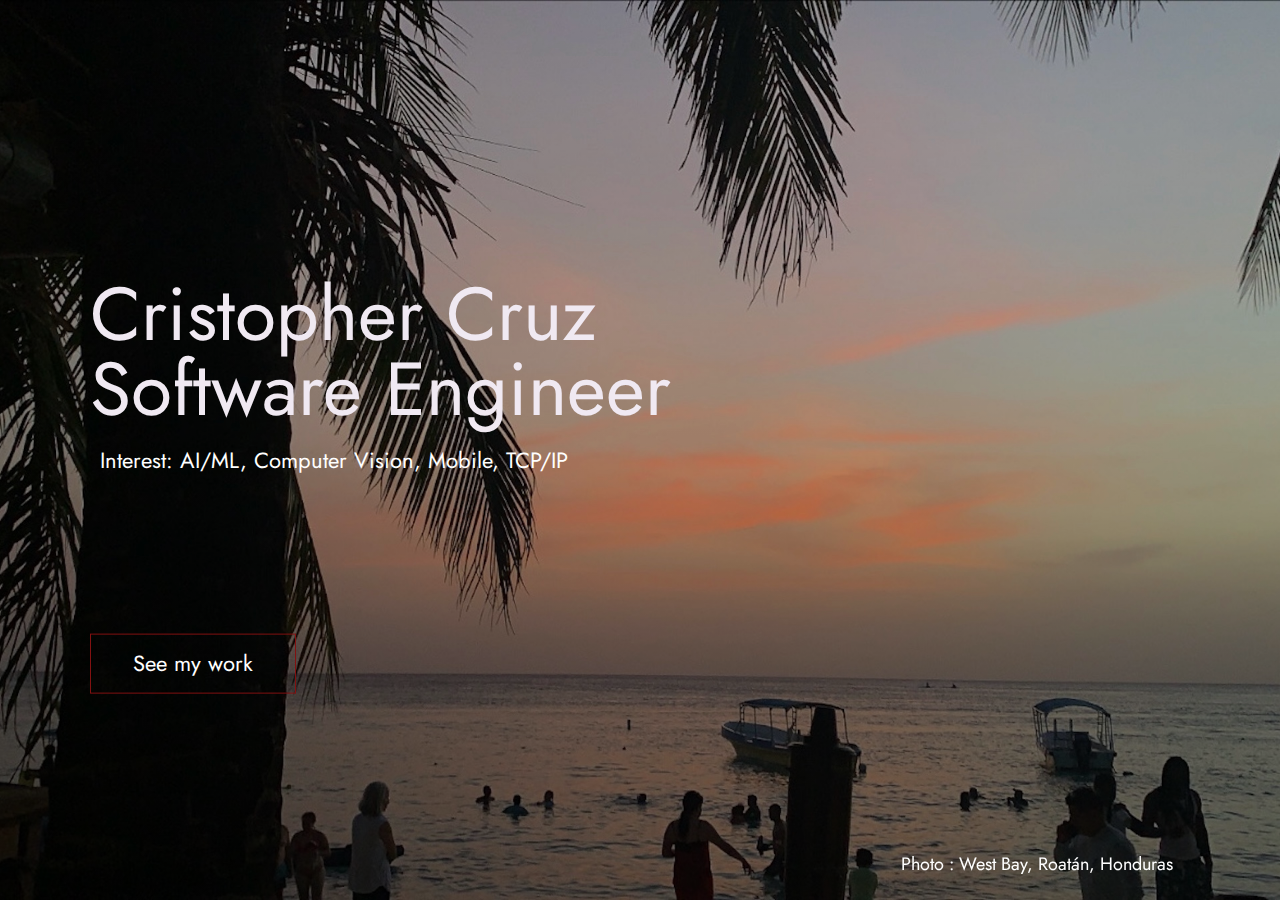
==== commit 7653ac46: "update index" ====
--- a/index.html
+++ b/index.html
@@ -47,7 +47,7 @@
             <br />
           <span>Software Engineer </span>
         </h0>
-        <p>Interest: AI/ML, Computer Vision, Mobile, SIGINT</p>
+        <p>Interest: AI/ML, Computer Vision, Mobile, TCP/IP</p>
 
         <!-- <p> B.S Computer Science </p> -->
 
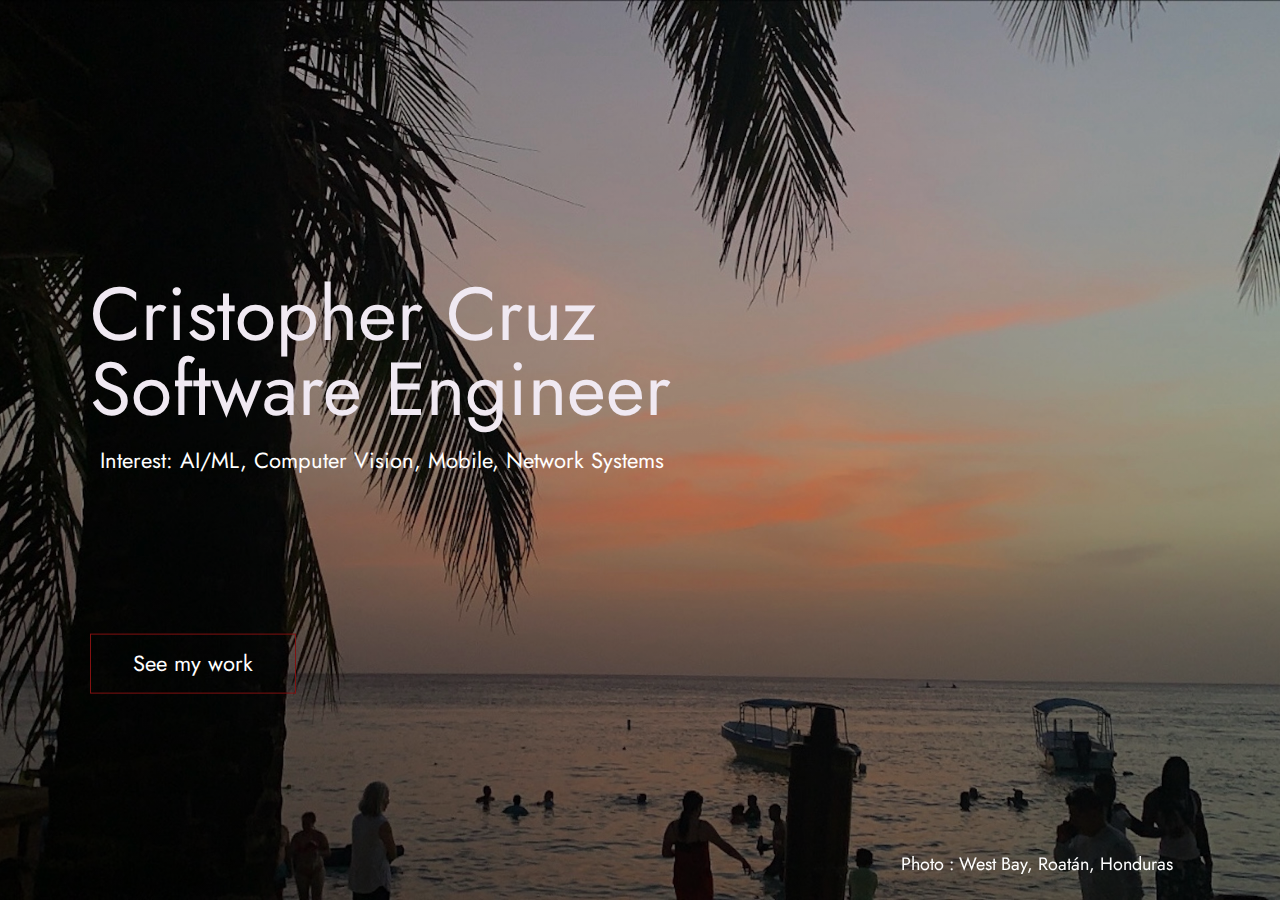
==== commit 28ed1624: "Update index.html" ====
--- a/index.html
+++ b/index.html
@@ -47,7 +47,7 @@
             <br />
           <span>Software Engineer </span>
         </h0>
-        <p>Interest: AI/ML, Computer Vision, Mobile, TCP/IP</p>
+        <p>Interest: AI/ML, Computer Vision, Mobile, Network Systems</p>
 
         <!-- <p> B.S Computer Science </p> -->
 
@@ -63,9 +63,8 @@
     </div>
     <div class="image-description">
       <p>
-        Photo : West Bay, Roatán, Honduras
+        Photo : West Bay, Roatán, Honduras<br>
       </p>
-
     </div>
   </header>
 
--- a/index.css
+++ b/index.css
@@ -491,25 +491,6 @@
 
 
 
-@media(max-width: 500px) {
-    .heading-primary {
-        /* font-size: var(--font-size-large); */
-        font-size: 4rem;
-    }
-
-    h2, h5 {
-        font-size: var(--font-size-medium-1);
-    }
-
-    h3 {
-        font-size: var(--font-size-medium);
-    }
-
-    .header {
-        text-align: center;
-    }
-}
-
 p {
     margin: var(--gutter-small-1) 0;
     /* color : #821111; */
@@ -573,6 +554,7 @@
     display: flex;
     justify-content: space-between;
     /* padding-top: 250px; */
+
 }
 
 
@@ -1861,18 +1843,50 @@
 }
 
 #sideNav.visible{opacity:1}
-#sideNav li{padding:12px;cursor:pointer;-moz-transition:.2s;transition:.2s}
-#sideNav li:before{content:" ";display:inline-block;width:30px;height:10px;-moz-border-radius:3px;border-radius:3px;background:#000000;opacity:.2}
-.dark-mode #sideNav li:before{content:" ";display:inline-block;width:30px;height:10px;-moz-border-radius:3px;border-radius:3px;background:#ffffff;opacity:.2}
+#sideNav li { 
+    padding:8px;
+    cursor:pointer;
+    -moz-transition:.2s;
+    transition:.2s
+}
+#sideNav li:before {
+    content:" ";
+    display:inline-block;
+    width:30px;
+    height:10px;
+    -moz-border-radius:3px;
+    border-radius:3px;
+    background:#000000;
+    opacity:.2
+}
+.dark-mode #sideNav li:before {
+    content:" ";
+    display:inline-block;
+    width:30px;
+    height:10px;
+    -moz-border-radius:3px;
+    border-radius:3px;
+    background:#ffffff;
+    opacity:.2
+}
 
 #sideNav li.active:before {
     background:#821111;
     opacity:1
 }
 
-#sideNav li:hover{-webkit-transform:scale(1.5);-moz-transform:scale(1.5);transform:scale(1.5)}
-#sideNav li:hover:before{opacity:.5}
-#sideNav li:hover.active:before{background:#f64d28;opacity:1}
+#sideNav li:hover {
+    -webkit-transform:scale(1.5);
+    -moz-transform:scale(1.5);
+    transform:scale(1.5)
+}
+#sideNav li:hover:before {
+    opacity:.5
+}
+#sideNav li:hover.active:before{
+    background:#f64d28;
+    opacity:1
+}
 
 
 .image-description {
@@ -1901,9 +1915,9 @@
 }
 
 
-@media(max-width: 1550px) {
+@media(max-width: 1600px) {
     #sideNav {
-        left: 1.5rem;
+        left: 5rem;
     }
 
 }
@@ -1948,7 +1962,7 @@
 
 @media(max-width: 1400px) {
     #sideNav {
-        left: 1.5rem;
+        left: 0rem;
     }
 
 }
@@ -1991,7 +2005,7 @@
 
         position: absolute;
         top: 90%;
-        left: 36%;
+        left: 70%;
         transform: translateY(25%);
     
     }
@@ -2001,43 +2015,88 @@
         font-family: 'Jost', sans-serif;
         font-size: var(--font-size-small);
         color: white;
-    }
-
-}
-
-@media (min-width: 1300px) {
-    .heading-primary {
-        font-size: var(--font-size-huge);
-    }
-}
-
-/* 
-
-@media(max-width: 500px) {
-    .header {
         text-align: center;
-    }
-
-    .header__text p {
-        transform: scale(.8);
-    }
+        
+    }
+
+    
+    /* .header {
+        text-align: center;
+        justify-content: center;
+
+    } 
+    .See-my-work {
+        position: relative;
+        top: 70px;
+        display: flex;
+        justify-content: center;
+    }  */
+
+}
+
+@media (max-width: 800px) {
     .image-description {
 
         position: absolute;
         top: 90%;
-        left: 80%;
+        left: 50%;
         transform: translateY(25%);
     
     }
-    
     .image-description p {
         margin: 1.5rem 0 8.5rem;
         max-width: var(--container-medium-width);
         font-family: 'Jost', sans-serif;
         font-size: var(--font-size-small);
         color: white;
-    }
-
-} */
-
-
+        text-align: center;
+        
+    }
+    
+}
+
+
+
+@media(max-width: 580px) {
+    .heading-primary {
+        font-size: 4rem;
+    }
+
+    h2, h5 {
+        font-size: var(--font-size-medium-1);
+    }
+
+    h3 {
+        font-size: var(--font-size-medium);
+    }
+
+    .header {
+        text-align: center;
+    }
+    .See-my-work {
+        position: relative;
+        top: 70px;
+        display: flex;
+        justify-content: center;
+    }
+    .btn{
+        justify-content: center;
+    }
+    .image-description {
+
+        position: absolute;
+        top: 90%;
+        left: 25%;
+        transform: translateY(25%);
+    
+    }
+    .image-description p {
+        margin: 1.5rem 0 8.5rem;
+        max-width: var(--container-medium-width);
+        font-family: 'Jost', sans-serif;
+        font-size: var(--font-size-small);
+        color: white;
+        text-align: center;
+        
+    }
+}
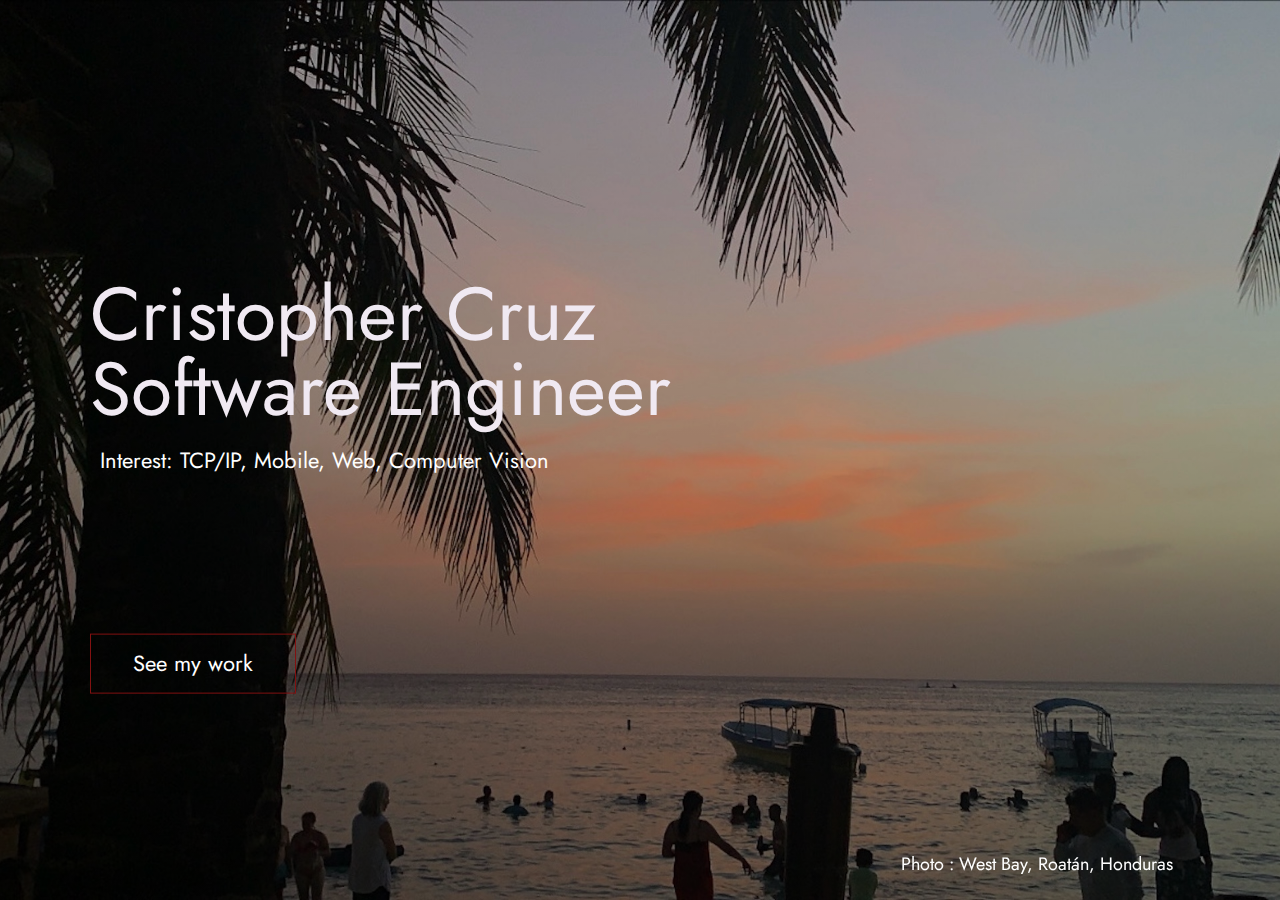
==== commit 313ce5d1: "Update index.html" ====
--- a/index.html
+++ b/index.html
@@ -47,7 +47,7 @@
             <br />
           <span>Software Engineer </span>
         </h0>
-        <p>Interest: AI/ML, Computer Vision, Mobile, Network Systems</p>
+        <p>Interest: TCP/IP, Mobile, Web, Computer Vision</p>
 
         <!-- <p> B.S Computer Science </p> -->
 
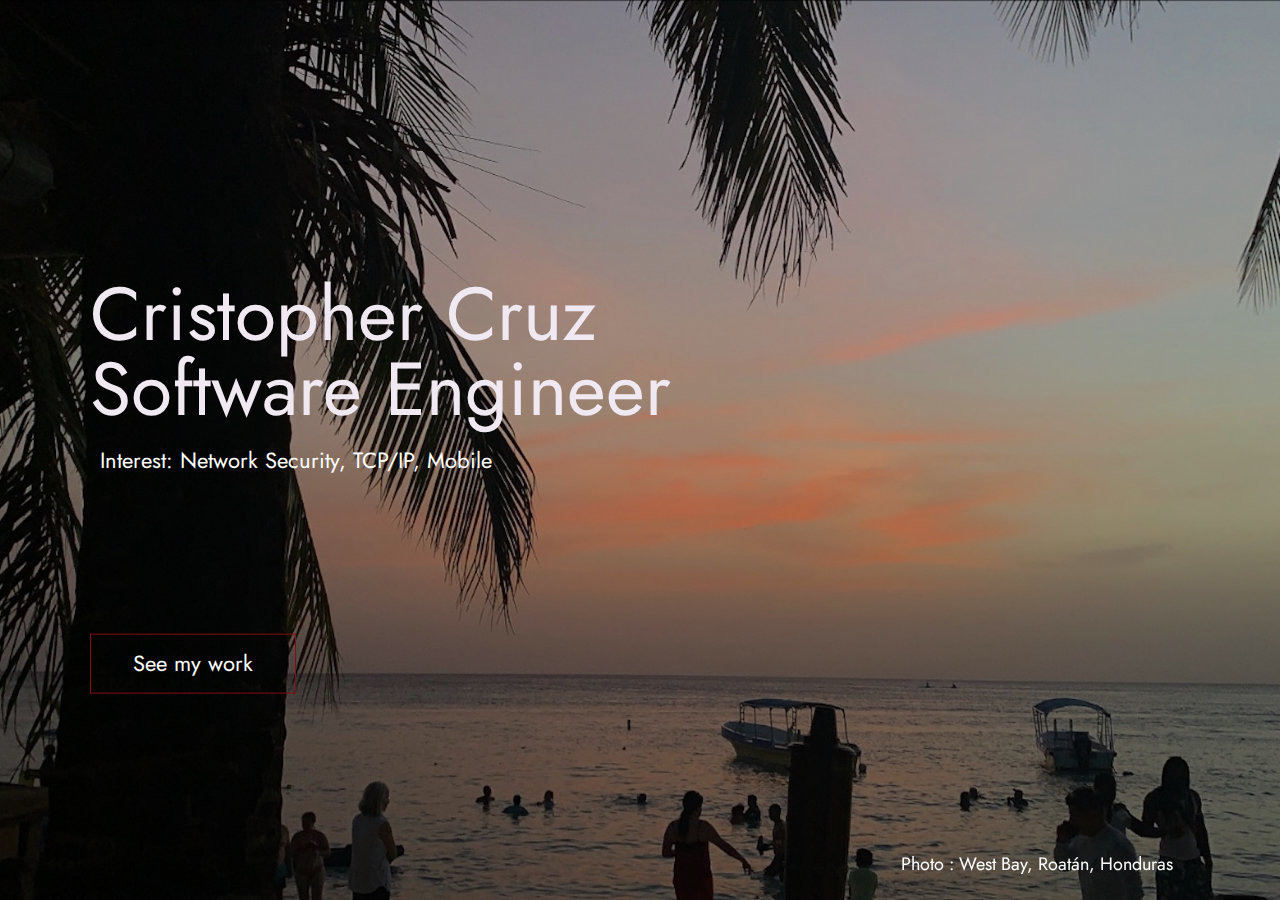
==== commit a0c02b37: "Update index.html" ====
--- a/index.html
+++ b/index.html
@@ -47,7 +47,7 @@
             <br />
           <span>Software Engineer </span>
         </h0>
-        <p>Interest: TCP/IP, Mobile, Web, Computer Vision</p>
+        <p>Interest: Network Security, TCP/IP, Mobile</p>
 
         <!-- <p> B.S Computer Science </p> -->
 
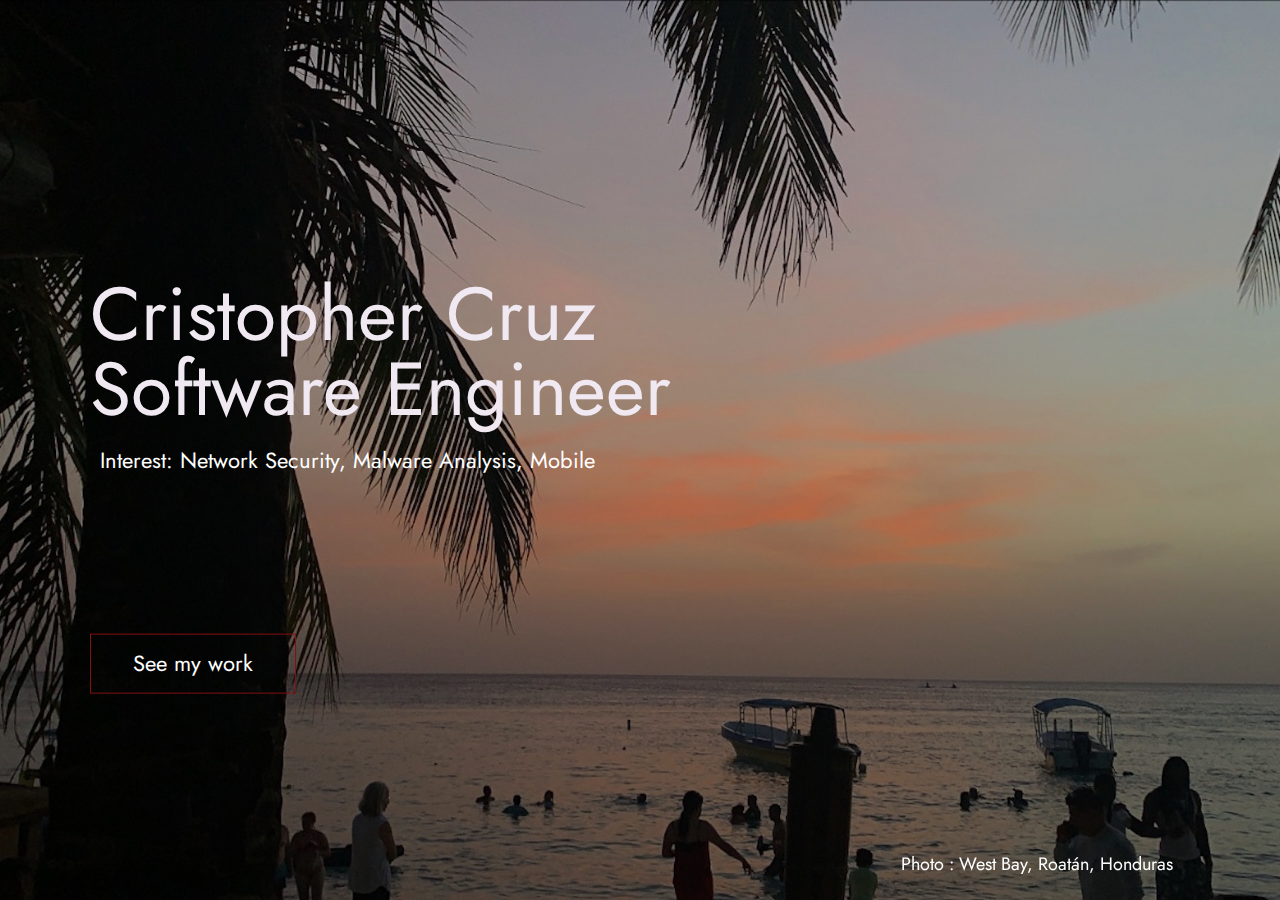
==== commit dea8732b: "Update index and workout" ====
--- a/index.html
+++ b/index.html
@@ -47,7 +47,7 @@
             <br />
           <span>Software Engineer </span>
         </h0>
-        <p>Interest: Network Security, TCP/IP, Mobile</p>
+        <p>Interest: Network Security, Malware Analysis, Mobile</p>
 
         <!-- <p> B.S Computer Science </p> -->
 
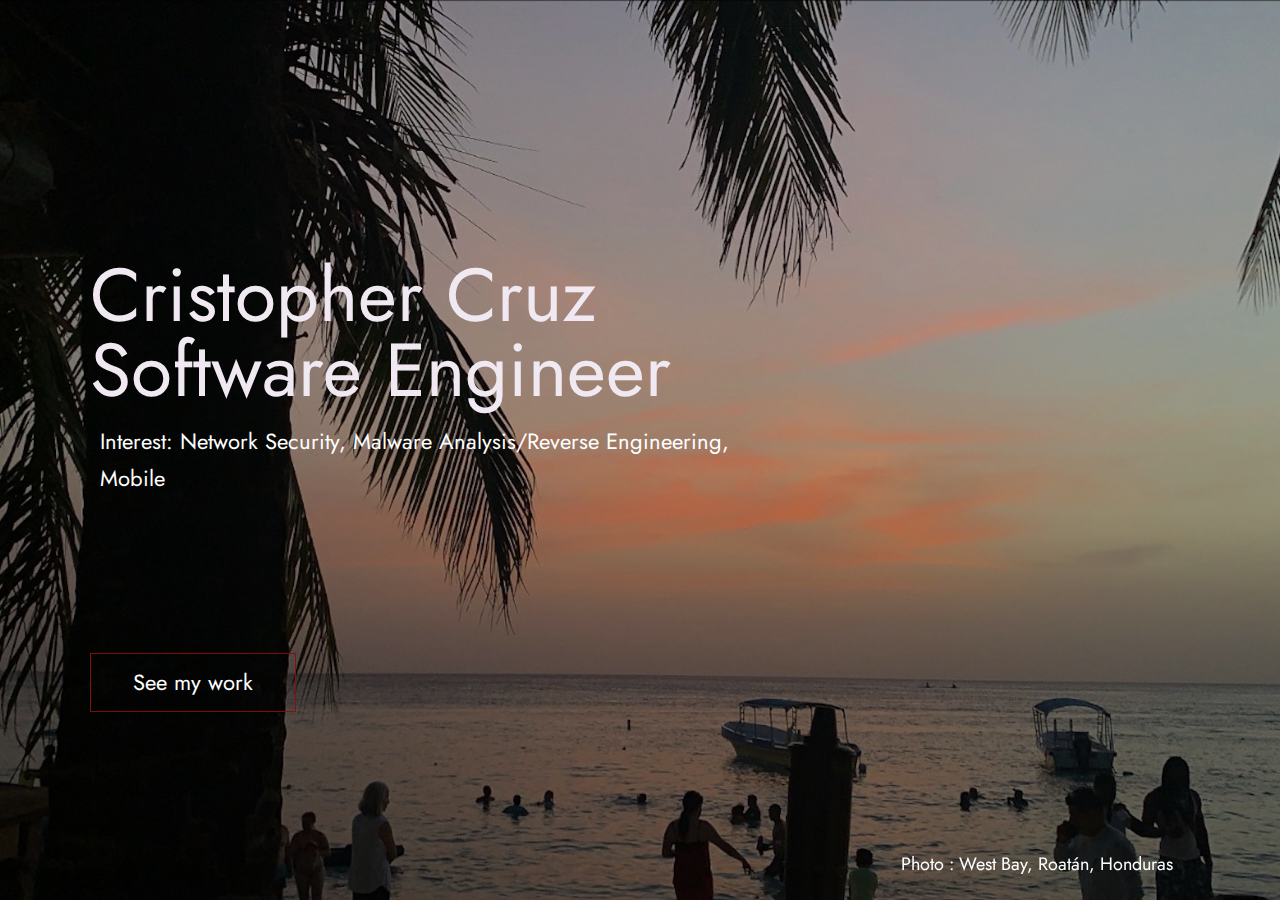
==== commit 61d6da8a: "Update index.html" ====
--- a/index.html
+++ b/index.html
@@ -47,7 +47,7 @@
             <br />
           <span>Software Engineer </span>
         </h0>
-        <p>Interest: Network Security, Malware Analysis, Mobile</p>
+        <p>Interest: Network Security, Malware Analysis/Reverse Engineering, Mobile </p>
 
         <!-- <p> B.S Computer Science </p> -->
 
